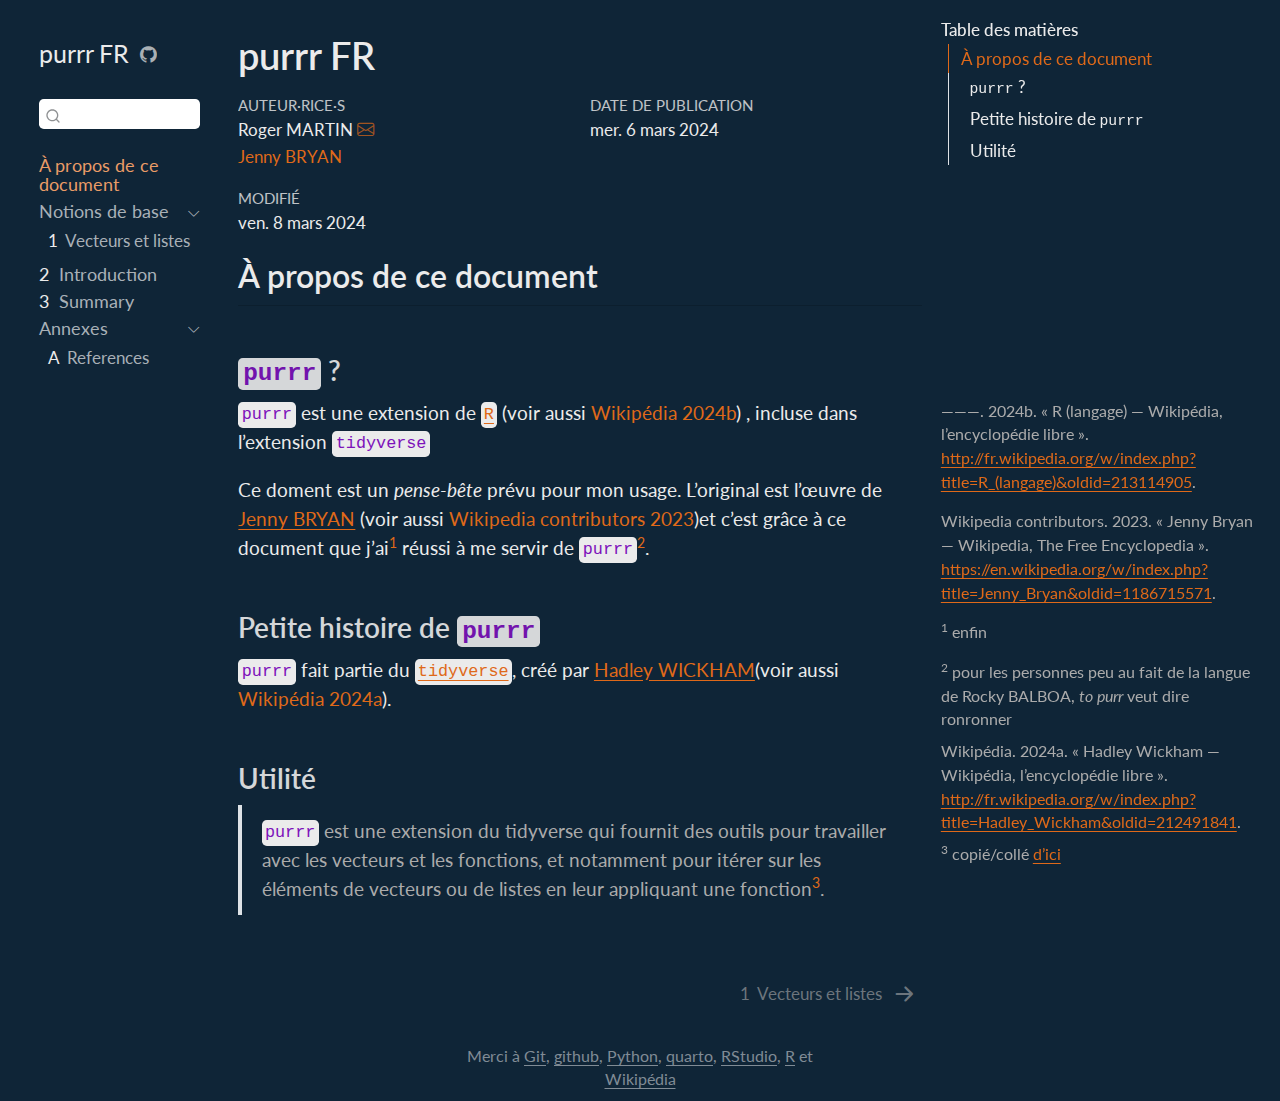
==== docs/index.html @ 5b65c957 "first commit" ====
<!DOCTYPE html>
<html xmlns="http://www.w3.org/1999/xhtml" lang="fr-FR" xml:lang="fr-FR"><head>

<meta charset="utf-8">
<meta name="generator" content="quarto-1.4.549">

<meta name="viewport" content="width=device-width, initial-scale=1.0, user-scalable=yes">

<meta name="author" content="Roger MARTIN">
<meta name="author" content="Jenny BRYAN">

<title>purrr FR</title>
<style>
code{white-space: pre-wrap;}
span.smallcaps{font-variant: small-caps;}
div.columns{display: flex; gap: min(4vw, 1.5em);}
div.column{flex: auto; overflow-x: auto;}
div.hanging-indent{margin-left: 1.5em; text-indent: -1.5em;}
ul.task-list{list-style: none;}
ul.task-list li input[type="checkbox"] {
  width: 0.8em;
  margin: 0 0.8em 0.2em -1em; /* quarto-specific, see https://github.com/quarto-dev/quarto-cli/issues/4556 */ 
  vertical-align: middle;
}
/* CSS for citations */
div.csl-bib-body { }
div.csl-entry {
  clear: both;
  margin-bottom: 0em;
}
.hanging-indent div.csl-entry {
  margin-left:2em;
  text-indent:-2em;
}
div.csl-left-margin {
  min-width:2em;
  float:left;
}
div.csl-right-inline {
  margin-left:2em;
  padding-left:1em;
}
div.csl-indent {
  margin-left: 2em;
}</style>


<script src="site_libs/quarto-nav/quarto-nav.js"></script>
<script src="site_libs/quarto-nav/headroom.min.js"></script>
<script src="site_libs/clipboard/clipboard.min.js"></script>
<script src="site_libs/quarto-search/autocomplete.umd.js"></script>
<script src="site_libs/quarto-search/fuse.min.js"></script>
<script src="site_libs/quarto-search/quarto-search.js"></script>
<meta name="quarto:offset" content="./">
<link href="./101-vecteurs-et-listes.html" rel="next">
<script src="site_libs/quarto-html/quarto.js"></script>
<script src="site_libs/quarto-html/popper.min.js"></script>
<script src="site_libs/quarto-html/tippy.umd.min.js"></script>
<script src="site_libs/quarto-html/anchor.min.js"></script>
<link href="site_libs/quarto-html/tippy.css" rel="stylesheet">
<link href="site_libs/quarto-html/quarto-syntax-highlighting-dark.css" rel="stylesheet" id="quarto-text-highlighting-styles">
<script src="site_libs/bootstrap/bootstrap.min.js"></script>
<link href="site_libs/bootstrap/bootstrap-icons.css" rel="stylesheet">
<link href="site_libs/bootstrap/bootstrap.min.css" rel="stylesheet" id="quarto-bootstrap" data-mode="dark">
<script id="quarto-search-options" type="application/json">{
  "location": "sidebar",
  "copy-button": false,
  "collapse-after": 3,
  "panel-placement": "start",
  "type": "textbox",
  "limit": 50,
  "keyboard-shortcut": [
    "f",
    "/",
    "s"
  ],
  "show-item-context": false,
  "language": {
    "search-no-results-text": "Pas de résultats",
    "search-matching-documents-text": "documents trouvés",
    "search-copy-link-title": "Copier le lien vers la recherche",
    "search-hide-matches-text": "Cacher les correspondances additionnelles",
    "search-more-match-text": "correspondance de plus dans ce document",
    "search-more-matches-text": "correspondances de plus dans ce document",
    "search-clear-button-title": "Effacer",
    "search-text-placeholder": "",
    "search-detached-cancel-button-title": "Annuler",
    "search-submit-button-title": "Envoyer",
    "search-label": "Recherche"
  }
}</script>


</head>

<body class="nav-sidebar floating slimcontent">

<div id="quarto-search-results"></div>
  <header id="quarto-header" class="headroom fixed-top">
  <nav class="quarto-secondary-nav">
    <div class="container-fluid d-flex">
      <button type="button" class="quarto-btn-toggle btn" data-bs-toggle="collapse" data-bs-target=".quarto-sidebar-collapse-item" aria-controls="quarto-sidebar" aria-expanded="false" aria-label="Basculer la barre latérale" onclick="if (window.quartoToggleHeadroom) { window.quartoToggleHeadroom(); }">
        <i class="bi bi-layout-text-sidebar-reverse"></i>
      </button>
        <nav class="quarto-page-breadcrumbs" aria-label="breadcrumb"><ol class="breadcrumb"><li class="breadcrumb-item"><a href="./index.html">À propos de ce document</a></li></ol></nav>
        <a class="flex-grow-1" role="button" data-bs-toggle="collapse" data-bs-target=".quarto-sidebar-collapse-item" aria-controls="quarto-sidebar" aria-expanded="false" aria-label="Basculer la barre latérale" onclick="if (window.quartoToggleHeadroom) { window.quartoToggleHeadroom(); }">      
        </a>
      <button type="button" class="btn quarto-search-button" aria-label="" onclick="window.quartoOpenSearch();">
        <i class="bi bi-search"></i>
      </button>
    </div>
  </nav>
</header>
<!-- content -->
<div id="quarto-content" class="quarto-container page-columns page-rows-contents page-layout-article">
<!-- sidebar -->
  <nav id="quarto-sidebar" class="sidebar collapse collapse-horizontal quarto-sidebar-collapse-item sidebar-navigation floating overflow-auto">
    <div class="pt-lg-2 mt-2 text-left sidebar-header">
    <div class="sidebar-title mb-0 py-0">
      <a href="./">purrr FR</a> 
        <div class="sidebar-tools-main">
    <div class="dropdown">
      <a href="" title="" id="quarto-navigation-tool-dropdown-0" class="quarto-navigation-tool dropdown-toggle px-1" data-bs-toggle="dropdown" aria-expanded="false" aria-label=""><i class="bi bi-github"></i></a>
      <ul class="dropdown-menu" aria-labelledby="quarto-navigation-tool-dropdown-0">
          <li>
            <a class="dropdown-item sidebar-tools-main-item" href="https://github.com/CzernaiFR/Loto">
            Code source
            </a>
          </li>
          <li>
            <a class="dropdown-item sidebar-tools-main-item" href="https://czernaifr.github.io/Loto/">
            Site
            </a>
          </li>
      </ul>
    </div>
</div>
    </div>
      </div>
        <div class="mt-2 flex-shrink-0 align-items-center">
        <div class="sidebar-search">
        <div id="quarto-search" class="" title="Recherche"></div>
        </div>
        </div>
    <div class="sidebar-menu-container"> 
    <ul class="list-unstyled mt-1">
        <li class="sidebar-item">
  <div class="sidebar-item-container"> 
  <a href="./index.html" class="sidebar-item-text sidebar-link active">
 <span class="menu-text">À propos de ce document</span></a>
  </div>
</li>
        <li class="sidebar-item sidebar-item-section">
      <div class="sidebar-item-container"> 
            <a class="sidebar-item-text sidebar-link text-start" data-bs-toggle="collapse" data-bs-target="#quarto-sidebar-section-1" aria-expanded="true">
 <span class="menu-text">Notions de base</span></a>
          <a class="sidebar-item-toggle text-start" data-bs-toggle="collapse" data-bs-target="#quarto-sidebar-section-1" aria-expanded="true" aria-label="Basculer la section">
            <i class="bi bi-chevron-right ms-2"></i>
          </a> 
      </div>
      <ul id="quarto-sidebar-section-1" class="collapse list-unstyled sidebar-section depth1 show">  
          <li class="sidebar-item">
  <div class="sidebar-item-container"> 
  <a href="./101-vecteurs-et-listes.html" class="sidebar-item-text sidebar-link">
 <span class="menu-text"><span class="chapter-number">1</span>&nbsp; <span class="chapter-title">Vecteurs et listes</span></span></a>
  </div>
</li>
      </ul>
  </li>
        <li class="sidebar-item">
  <div class="sidebar-item-container"> 
  <a href="./intro.html" class="sidebar-item-text sidebar-link">
 <span class="menu-text"><span class="chapter-number">2</span>&nbsp; <span class="chapter-title">Introduction</span></span></a>
  </div>
</li>
        <li class="sidebar-item">
  <div class="sidebar-item-container"> 
  <a href="./summary.html" class="sidebar-item-text sidebar-link">
 <span class="menu-text"><span class="chapter-number">3</span>&nbsp; <span class="chapter-title">Summary</span></span></a>
  </div>
</li>
        <li class="sidebar-item sidebar-item-section">
      <div class="sidebar-item-container"> 
            <a class="sidebar-item-text sidebar-link text-start" data-bs-toggle="collapse" data-bs-target="#quarto-sidebar-section-2" aria-expanded="true">
 <span class="menu-text">Annexes</span></a>
          <a class="sidebar-item-toggle text-start" data-bs-toggle="collapse" data-bs-target="#quarto-sidebar-section-2" aria-expanded="true" aria-label="Basculer la section">
            <i class="bi bi-chevron-right ms-2"></i>
          </a> 
      </div>
      <ul id="quarto-sidebar-section-2" class="collapse list-unstyled sidebar-section depth1 show">  
          <li class="sidebar-item">
  <div class="sidebar-item-container"> 
  <a href="./references.html" class="sidebar-item-text sidebar-link">
 <span class="menu-text"><span class="chapter-number">A</span>&nbsp; <span class="chapter-title">References</span></span></a>
  </div>
</li>
      </ul>
  </li>
    </ul>
    </div>
</nav>
<div id="quarto-sidebar-glass" class="quarto-sidebar-collapse-item" data-bs-toggle="collapse" data-bs-target=".quarto-sidebar-collapse-item"></div>
<!-- margin-sidebar -->
    <div id="quarto-margin-sidebar" class="sidebar margin-sidebar">
        <nav id="TOC" role="doc-toc" class="toc-active">
    <h2 id="toc-title">Table des matières</h2>
   
  <ul>
  <li><a href="#à-propos-de-ce-document" id="toc-à-propos-de-ce-document" class="nav-link active" data-scroll-target="#à-propos-de-ce-document">À propos de ce document</a>
  <ul class="collapse">
  <li><a href="#purrr" id="toc-purrr" class="nav-link" data-scroll-target="#purrr"><code>purrr</code> ?</a></li>
  <li><a href="#petite-histoire-de-purrr" id="toc-petite-histoire-de-purrr" class="nav-link" data-scroll-target="#petite-histoire-de-purrr">Petite histoire de <code>purrr</code></a></li>
  <li><a href="#utilité" id="toc-utilité" class="nav-link" data-scroll-target="#utilité">Utilité</a></li>
  </ul></li>
  </ul>
</nav>
    </div>
<!-- main -->
<main class="content page-columns page-full" id="quarto-document-content">

<header id="title-block-header" class="quarto-title-block default">
<div class="quarto-title">
<h1 class="title">purrr FR</h1>
</div>



<div class="quarto-title-meta">

    <div>
    <div class="quarto-title-meta-heading">Auteur·rice·s</div>
    <div class="quarto-title-meta-contents">
             <p>Roger MARTIN <a href="mailto:Roger57que@free.fr" class="quarto-title-author-email"><i class="bi bi-envelope"></i></a> </p>
             <p><a href="https://jennybc.github.io/purrr-tutorial/index.html">Jenny BRYAN</a> </p>
          </div>
  </div>
    
    <div>
    <div class="quarto-title-meta-heading">Date de publication</div>
    <div class="quarto-title-meta-contents">
      <p class="date">mer. 6 mars 2024</p>
    </div>
  </div>
  
    <div>
    <div class="quarto-title-meta-heading">Modifié</div>
    <div class="quarto-title-meta-contents">
      <p class="date-modified">ven. 8 mars 2024</p>
    </div>
  </div>
    
  </div>
  


</header>


<section id="à-propos-de-ce-document" class="level2 unnumbered page-columns page-full">
<h2 class="unnumbered anchored" data-anchor-id="à-propos-de-ce-document">À propos de ce document</h2>
<section id="purrr" class="level3 page-columns page-full">
<h3 class="anchored" data-anchor-id="purrr"><code>purrr</code> ?</h3>
<p><code>purrr</code> est une extension de <a href="https://www.r-project.org/"><code>R</code></a> <span class="citation" data-cites="frwiki:R">(voir aussi <a href="references.html#ref-frwiki:R" role="doc-biblioref">Wikipédia 2024b</a>)</span> , incluse dans l’extension <code>tidyverse</code></p>
<div class="no-row-height column-margin column-container"><div id="ref-frwiki:R" class="csl-entry" role="listitem">
———. 2024b. <span>«&nbsp;R (langage) — Wikipédia<span>,</span> l’encyclopédie libre&nbsp;»</span>. <a href="http://fr.wikipedia.org/w/index.php?title=R_(langage)&amp;oldid=213114905">http://fr.wikipedia.org/w/index.php?title=R_(langage)&amp;oldid=213114905</a>.
</div><div id="ref-enwiki:jenny" class="csl-entry" role="listitem">
Wikipedia contributors. 2023. <span>«&nbsp;Jenny Bryan — <span>Wikipedia</span><span>,</span> The Free Encyclopedia&nbsp;»</span>. <a href="https://en.wikipedia.org/w/index.php?title=Jenny_Bryan&amp;oldid=1186715571">https://en.wikipedia.org/w/index.php?title=Jenny_Bryan&amp;oldid=1186715571</a>.
</div><p><sup>1</sup>&nbsp;enfin</p><p><sup>2</sup>&nbsp;pour les personnes peu au fait de la langue de Rocky BALBOA, <em>to purr</em> veut dire ronronner</p></div><p>Ce doment est un <em>pense-bête</em> prévu pour mon usage. L’original est l’œuvre de <a href="https://jennybc.github.io/purrr-tutorial/index.html">Jenny BRYAN</a> <span class="citation" data-cites="enwiki:jenny">(voir aussi <a href="references.html#ref-enwiki:jenny" role="doc-biblioref">Wikipedia contributors 2023</a>)</span>et c’est grâce à ce document que j’ai<a href="#fn1" class="footnote-ref" id="fnref1" role="doc-noteref"><sup>1</sup></a> réussi à me servir de <code>purrr</code><a href="#fn2" class="footnote-ref" id="fnref2" role="doc-noteref"><sup>2</sup></a>.</p>
</section>
<section id="petite-histoire-de-purrr" class="level3 page-columns page-full">
<h3 class="anchored" data-anchor-id="petite-histoire-de-purrr">Petite histoire de <code>purrr</code></h3>
<p><code>purrr</code> fait partie du <a href="https://www.tidyverse.org/"><code>tidyverse</code></a>, créé par <a href="https://hadley.nz/">Hadley WICKHAM</a><span class="citation" data-cites="frwiki:hadley">(voir aussi <a href="references.html#ref-frwiki:hadley" role="doc-biblioref">Wikipédia 2024a</a>)</span>.</p>
<div class="no-row-height column-margin column-container"><div id="ref-frwiki:hadley" class="csl-entry" role="listitem">
Wikipédia. 2024a. <span>«&nbsp;Hadley Wickham — Wikipédia<span>,</span> l’encyclopédie libre&nbsp;»</span>. <a href="http://fr.wikipedia.org/w/index.php?title=Hadley_Wickham&amp;oldid=212491841">http://fr.wikipedia.org/w/index.php?title=Hadley_Wickham&amp;oldid=212491841</a>.
</div></div></section>
<section id="utilité" class="level3 page-columns page-full">
<h3 class="anchored" data-anchor-id="utilité">Utilité</h3>
<div class="page-columns page-full"><blockquote class="blockquote">
<p><code>purrr</code> est une extension du tidyverse qui fournit des outils pour travailler avec les vecteurs et les fonctions, et notamment pour itérer sur les éléments de vecteurs ou de listes en leur appliquant une fonction<a href="#fn3" class="footnote-ref" id="fnref3" role="doc-noteref"><sup>3</sup></a>.</p>
</blockquote><div class="no-row-height column-margin column-container"><p><sup>3</sup>&nbsp;copié/collé <a href="https://juba.github.io/tidyverse/18-purrr.html">d’ici</a></p></div></div>



</section>
</section>


</main> <!-- /main -->
<script id="quarto-html-after-body" type="application/javascript">
window.document.addEventListener("DOMContentLoaded", function (event) {
  const toggleBodyColorMode = (bsSheetEl) => {
    const mode = bsSheetEl.getAttribute("data-mode");
    const bodyEl = window.document.querySelector("body");
    if (mode === "dark") {
      bodyEl.classList.add("quarto-dark");
      bodyEl.classList.remove("quarto-light");
    } else {
      bodyEl.classList.add("quarto-light");
      bodyEl.classList.remove("quarto-dark");
    }
  }
  const toggleBodyColorPrimary = () => {
    const bsSheetEl = window.document.querySelector("link#quarto-bootstrap");
    if (bsSheetEl) {
      toggleBodyColorMode(bsSheetEl);
    }
  }
  toggleBodyColorPrimary();  
  const icon = "";
  const anchorJS = new window.AnchorJS();
  anchorJS.options = {
    placement: 'right',
    icon: icon
  };
  anchorJS.add('.anchored');
  const isCodeAnnotation = (el) => {
    for (const clz of el.classList) {
      if (clz.startsWith('code-annotation-')) {                     
        return true;
      }
    }
    return false;
  }
  const clipboard = new window.ClipboardJS('.code-copy-button', {
    text: function(trigger) {
      const codeEl = trigger.previousElementSibling.cloneNode(true);
      for (const childEl of codeEl.children) {
        if (isCodeAnnotation(childEl)) {
          childEl.remove();
        }
      }
      return codeEl.innerText;
    }
  });
  clipboard.on('success', function(e) {
    // button target
    const button = e.trigger;
    // don't keep focus
    button.blur();
    // flash "checked"
    button.classList.add('code-copy-button-checked');
    var currentTitle = button.getAttribute("title");
    button.setAttribute("title", "Copié");
    let tooltip;
    if (window.bootstrap) {
      button.setAttribute("data-bs-toggle", "tooltip");
      button.setAttribute("data-bs-placement", "left");
      button.setAttribute("data-bs-title", "Copié");
      tooltip = new bootstrap.Tooltip(button, 
        { trigger: "manual", 
          customClass: "code-copy-button-tooltip",
          offset: [0, -8]});
      tooltip.show();    
    }
    setTimeout(function() {
      if (tooltip) {
        tooltip.hide();
        button.removeAttribute("data-bs-title");
        button.removeAttribute("data-bs-toggle");
        button.removeAttribute("data-bs-placement");
      }
      button.setAttribute("title", currentTitle);
      button.classList.remove('code-copy-button-checked');
    }, 1000);
    // clear code selection
    e.clearSelection();
  });
  function tippyHover(el, contentFn, onTriggerFn, onUntriggerFn) {
    const config = {
      allowHTML: true,
      maxWidth: 500,
      delay: 100,
      arrow: false,
      appendTo: function(el) {
          return el.parentElement;
      },
      interactive: true,
      interactiveBorder: 10,
      theme: 'quarto',
      placement: 'bottom-start',
    };
    if (contentFn) {
      config.content = contentFn;
    }
    if (onTriggerFn) {
      config.onTrigger = onTriggerFn;
    }
    if (onUntriggerFn) {
      config.onUntrigger = onUntriggerFn;
    }
    window.tippy(el, config); 
  }
  const noterefs = window.document.querySelectorAll('a[role="doc-noteref"]');
  for (var i=0; i<noterefs.length; i++) {
    const ref = noterefs[i];
    tippyHover(ref, function() {
      // use id or data attribute instead here
      let href = ref.getAttribute('data-footnote-href') || ref.getAttribute('href');
      try { href = new URL(href).hash; } catch {}
      const id = href.replace(/^#\/?/, "");
      const note = window.document.getElementById(id);
      return note.innerHTML;
    });
  }
  const xrefs = window.document.querySelectorAll('a.quarto-xref');
  const processXRef = (id, note) => {
    // Strip column container classes
    const stripColumnClz = (el) => {
      el.classList.remove("page-full", "page-columns");
      if (el.children) {
        for (const child of el.children) {
          stripColumnClz(child);
        }
      }
    }
    stripColumnClz(note)
    if (id === null || id.startsWith('sec-')) {
      // Special case sections, only their first couple elements
      const container = document.createElement("div");
      if (note.children && note.children.length > 2) {
        container.appendChild(note.children[0].cloneNode(true));
        for (let i = 1; i < note.children.length; i++) {
          const child = note.children[i];
          if (child.tagName === "P" && child.innerText === "") {
            continue;
          } else {
            container.appendChild(child.cloneNode(true));
            break;
          }
        }
        if (window.Quarto?.typesetMath) {
          window.Quarto.typesetMath(container);
        }
        return container.innerHTML
      } else {
        if (window.Quarto?.typesetMath) {
          window.Quarto.typesetMath(note);
        }
        return note.innerHTML;
      }
    } else {
      // Remove any anchor links if they are present
      const anchorLink = note.querySelector('a.anchorjs-link');
      if (anchorLink) {
        anchorLink.remove();
      }
      if (window.Quarto?.typesetMath) {
        window.Quarto.typesetMath(note);
      }
      // TODO in 1.5, we should make sure this works without a callout special case
      if (note.classList.contains("callout")) {
        return note.outerHTML;
      } else {
        return note.innerHTML;
      }
    }
  }
  for (var i=0; i<xrefs.length; i++) {
    const xref = xrefs[i];
    tippyHover(xref, undefined, function(instance) {
      instance.disable();
      let url = xref.getAttribute('href');
      let hash = undefined; 
      if (url.startsWith('#')) {
        hash = url;
      } else {
        try { hash = new URL(url).hash; } catch {}
      }
      if (hash) {
        const id = hash.replace(/^#\/?/, "");
        const note = window.document.getElementById(id);
        if (note !== null) {
          try {
            const html = processXRef(id, note.cloneNode(true));
            instance.setContent(html);
          } finally {
            instance.enable();
            instance.show();
          }
        } else {
          // See if we can fetch this
          fetch(url.split('#')[0])
          .then(res => res.text())
          .then(html => {
            const parser = new DOMParser();
            const htmlDoc = parser.parseFromString(html, "text/html");
            const note = htmlDoc.getElementById(id);
            if (note !== null) {
              const html = processXRef(id, note);
              instance.setContent(html);
            } 
          }).finally(() => {
            instance.enable();
            instance.show();
          });
        }
      } else {
        // See if we can fetch a full url (with no hash to target)
        // This is a special case and we should probably do some content thinning / targeting
        fetch(url)
        .then(res => res.text())
        .then(html => {
          const parser = new DOMParser();
          const htmlDoc = parser.parseFromString(html, "text/html");
          const note = htmlDoc.querySelector('main.content');
          if (note !== null) {
            // This should only happen for chapter cross references
            // (since there is no id in the URL)
            // remove the first header
            if (note.children.length > 0 && note.children[0].tagName === "HEADER") {
              note.children[0].remove();
            }
            const html = processXRef(null, note);
            instance.setContent(html);
          } 
        }).finally(() => {
          instance.enable();
          instance.show();
        });
      }
    }, function(instance) {
    });
  }
      let selectedAnnoteEl;
      const selectorForAnnotation = ( cell, annotation) => {
        let cellAttr = 'data-code-cell="' + cell + '"';
        let lineAttr = 'data-code-annotation="' +  annotation + '"';
        const selector = 'span[' + cellAttr + '][' + lineAttr + ']';
        return selector;
      }
      const selectCodeLines = (annoteEl) => {
        const doc = window.document;
        const targetCell = annoteEl.getAttribute("data-target-cell");
        const targetAnnotation = annoteEl.getAttribute("data-target-annotation");
        const annoteSpan = window.document.querySelector(selectorForAnnotation(targetCell, targetAnnotation));
        const lines = annoteSpan.getAttribute("data-code-lines").split(",");
        const lineIds = lines.map((line) => {
          return targetCell + "-" + line;
        })
        let top = null;
        let height = null;
        let parent = null;
        if (lineIds.length > 0) {
            //compute the position of the single el (top and bottom and make a div)
            const el = window.document.getElementById(lineIds[0]);
            top = el.offsetTop;
            height = el.offsetHeight;
            parent = el.parentElement.parentElement;
          if (lineIds.length > 1) {
            const lastEl = window.document.getElementById(lineIds[lineIds.length - 1]);
            const bottom = lastEl.offsetTop + lastEl.offsetHeight;
            height = bottom - top;
          }
          if (top !== null && height !== null && parent !== null) {
            // cook up a div (if necessary) and position it 
            let div = window.document.getElementById("code-annotation-line-highlight");
            if (div === null) {
              div = window.document.createElement("div");
              div.setAttribute("id", "code-annotation-line-highlight");
              div.style.position = 'absolute';
              parent.appendChild(div);
            }
            div.style.top = top - 2 + "px";
            div.style.height = height + 4 + "px";
            div.style.left = 0;
            let gutterDiv = window.document.getElementById("code-annotation-line-highlight-gutter");
            if (gutterDiv === null) {
              gutterDiv = window.document.createElement("div");
              gutterDiv.setAttribute("id", "code-annotation-line-highlight-gutter");
              gutterDiv.style.position = 'absolute';
              const codeCell = window.document.getElementById(targetCell);
              const gutter = codeCell.querySelector('.code-annotation-gutter');
              gutter.appendChild(gutterDiv);
            }
            gutterDiv.style.top = top - 2 + "px";
            gutterDiv.style.height = height + 4 + "px";
          }
          selectedAnnoteEl = annoteEl;
        }
      };
      const unselectCodeLines = () => {
        const elementsIds = ["code-annotation-line-highlight", "code-annotation-line-highlight-gutter"];
        elementsIds.forEach((elId) => {
          const div = window.document.getElementById(elId);
          if (div) {
            div.remove();
          }
        });
        selectedAnnoteEl = undefined;
      };
        // Handle positioning of the toggle
    window.addEventListener(
      "resize",
      throttle(() => {
        elRect = undefined;
        if (selectedAnnoteEl) {
          selectCodeLines(selectedAnnoteEl);
        }
      }, 10)
    );
    function throttle(fn, ms) {
    let throttle = false;
    let timer;
      return (...args) => {
        if(!throttle) { // first call gets through
            fn.apply(this, args);
            throttle = true;
        } else { // all the others get throttled
            if(timer) clearTimeout(timer); // cancel #2
            timer = setTimeout(() => {
              fn.apply(this, args);
              timer = throttle = false;
            }, ms);
        }
      };
    }
      // Attach click handler to the DT
      const annoteDls = window.document.querySelectorAll('dt[data-target-cell]');
      for (const annoteDlNode of annoteDls) {
        annoteDlNode.addEventListener('click', (event) => {
          const clickedEl = event.target;
          if (clickedEl !== selectedAnnoteEl) {
            unselectCodeLines();
            const activeEl = window.document.querySelector('dt[data-target-cell].code-annotation-active');
            if (activeEl) {
              activeEl.classList.remove('code-annotation-active');
            }
            selectCodeLines(clickedEl);
            clickedEl.classList.add('code-annotation-active');
          } else {
            // Unselect the line
            unselectCodeLines();
            clickedEl.classList.remove('code-annotation-active');
          }
        });
      }
  const findCites = (el) => {
    const parentEl = el.parentElement;
    if (parentEl) {
      const cites = parentEl.dataset.cites;
      if (cites) {
        return {
          el,
          cites: cites.split(' ')
        };
      } else {
        return findCites(el.parentElement)
      }
    } else {
      return undefined;
    }
  };
  var bibliorefs = window.document.querySelectorAll('a[role="doc-biblioref"]');
  for (var i=0; i<bibliorefs.length; i++) {
    const ref = bibliorefs[i];
    const citeInfo = findCites(ref);
    if (citeInfo) {
      tippyHover(citeInfo.el, function() {
        var popup = window.document.createElement('div');
        citeInfo.cites.forEach(function(cite) {
          var citeDiv = window.document.createElement('div');
          citeDiv.classList.add('hanging-indent');
          citeDiv.classList.add('csl-entry');
          var biblioDiv = window.document.getElementById('ref-' + cite);
          if (biblioDiv) {
            citeDiv.innerHTML = biblioDiv.innerHTML;
          }
          popup.appendChild(citeDiv);
        });
        return popup.innerHTML;
      });
    }
  }
});
</script>
<nav class="page-navigation">
  <div class="nav-page nav-page-previous">
  </div>
  <div class="nav-page nav-page-next">
      <a href="./101-vecteurs-et-listes.html" class="pagination-link" aria-label="<span class='chapter-number'>1</span>&nbsp; <span class='chapter-title'>Vecteurs et listes</span>">
        <span class="nav-page-text"><span class="chapter-number">1</span>&nbsp; <span class="chapter-title">Vecteurs et listes</span></span> <i class="bi bi-arrow-right-short"></i>
      </a>
  </div>
</nav>
</div> <!-- /content -->
<footer class="footer">
  <div class="nav-footer">
    <div class="nav-footer-left">
      &nbsp;
    </div>   
    <div class="nav-footer-center">
<p>Merci à <a href="https://git-scm.com/">Git</a>, <a href="https://github.com/">github</a>, <a href="https://www.python.org/">Python</a>, <a href="https://quarto.org/">quarto</a>, <a href="https://posit.co/download/rstudio-desktop/">RStudio</a>, <a href="https://cran.rstudio.com/">R</a> et <a href="https://fr.wikipedia.org/wiki/Wikip%C3%A9dia:Accueil_principal">Wikipédia</a></p>
</div>
    <div class="nav-footer-right">
      &nbsp;
    </div>
  </div>
</footer>




</body></html>
---- docs/site_libs/quarto-html/tippy.css ----
.tippy-box[data-animation=fade][data-state=hidden]{opacity:0}[data-tippy-root]{max-width:calc(100vw - 10px)}.tippy-box{position:relative;background-color:#333;color:#fff;border-radius:4px;font-size:14px;line-height:1.4;white-space:normal;outline:0;transition-property:transform,visibility,opacity}.tippy-box[data-placement^=top]>.tippy-arrow{bottom:0}.tippy-box[data-placement^=top]>.tippy-arrow:before{bottom:-7px;left:0;border-width:8px 8px 0;border-top-color:initial;transform-origin:center top}.tippy-box[data-placement^=bottom]>.tippy-arrow{top:0}.tippy-box[data-placement^=bottom]>.tippy-arrow:before{top:-7px;left:0;border-width:0 8px 8px;border-bottom-color:initial;transform-origin:center bottom}.tippy-box[data-placement^=left]>.tippy-arrow{right:0}.tippy-box[data-placement^=left]>.tippy-arrow:before{border-width:8px 0 8px 8px;border-left-color:initial;right:-7px;transform-origin:center left}.tippy-box[data-placement^=right]>.tippy-arrow{left:0}.tippy-box[data-placement^=right]>.tippy-arrow:before{left:-7px;border-width:8px 8px 8px 0;border-right-color:initial;transform-origin:center right}.tippy-box[data-inertia][data-state=visible]{transition-timing-function:cubic-bezier(.54,1.5,.38,1.11)}.tippy-arrow{width:16px;height:16px;color:#333}.tippy-arrow:before{content:"";position:absolute;border-color:transparent;border-style:solid}.tippy-content{position:relative;padding:5px 9px;z-index:1}
---- docs/site_libs/quarto-html/quarto-syntax-highlighting-dark.css ----
/* quarto syntax highlight colors */
:root {
  --quarto-hl-kw-color: #5fd7ff;
  --quarto-hl-fu-color: #cd00cd;
  --quarto-hl-va-color: #06989a;
  --quarto-hl-cf-color: #ffff54;
  --quarto-hl-op-color: #b2b2b2;
  --quarto-hl-bu-color: #87ffaf;
  --quarto-hl-ex-color: #0095ff;
  --quarto-hl-pp-color: #87ffaf;
  --quarto-hl-at-color: #ffffaf;
  --quarto-hl-ch-color: #ff5454;
  --quarto-hl-sc-color: #0095ff;
  --quarto-hl-st-color: #ff54ff;
  --quarto-hl-vs-color: #ff54ff;
  --quarto-hl-ss-color: #ff5500;
  --quarto-hl-im-color: #ff54ff;
  --quarto-hl-dt-color: #ffff54;
  --quarto-hl-dv-color: #ff8b8b;
  --quarto-hl-bn-color: #ff8b8b;
  --quarto-hl-fl-color: #ff8b8b;
  --quarto-hl-cn-color: #af7f00;
  --quarto-hl-co-color: #54ffff;
  --quarto-hl-do-color: #e0ffff;
  --quarto-hl-an-color: #ff00ff;
  --quarto-hl-cv-color: #0095ff;
  --quarto-hl-re-color: #0095ff;
  --quarto-hl-in-color: #ffaa00;
  --quarto-hl-wa-color: #ff0000;
  --quarto-hl-al-color: #ff0000;
  --quarto-hl-er-color: #ff5500;
}

/* other quarto variables */
:root {
  --quarto-font-monospace: SFMono-Regular, Menlo, Monaco, Consolas, "Liberation Mono", "Courier New", monospace;
}

pre > code.sourceCode > span {
  color: #b2b2b2;
  font-style: inherit;
}

code span {
  color: #b2b2b2;
  font-style: inherit;
}

code.sourceCode > span {
  color: #b2b2b2;
  font-style: inherit;
}

div.sourceCode,
div.sourceCode pre.sourceCode {
  color: #b2b2b2;
  font-style: inherit;
}

code span.kw {
  color: #5fd7ff;
  font-weight: bold;
}

code span.fu {
  color: #cd00cd;
}

code span.va {
  color: #06989a;
}

code span.cf {
  color: #ffff54;
  font-weight: bold;
}

code span.op {
  color: #b2b2b2;
}

code span.bu {
  color: #87ffaf;
  font-weight: bold;
}

code span.ex {
  color: #0095ff;
  font-weight: bold;
}

code span.pp {
  color: #87ffaf;
}

code span.at {
  color: #ffffaf;
}

code span.ch {
  color: #ff5454;
}

code span.sc {
  color: #0095ff;
}

code span.st {
  color: #ff54ff;
}

code span.vs {
  color: #ff54ff;
}

code span.ss {
  color: #ff5500;
}

code span.im {
  color: #ff54ff;
}

code span.dt {
  color: #ffff54;
}

code span.dv {
  color: #ff8b8b;
}

code span.bn {
  color: #ff8b8b;
}

code span.fl {
  color: #ff8b8b;
}

code span.cn {
  color: #af7f00;
  font-weight: bold;
}

code span.co {
  color: #54ffff;
}

code span.do {
  color: #e0ffff;
}

code span.an {
  color: #ff00ff;
}

code span.cv {
  color: #0095ff;
}

code span.re {
  color: #0095ff;
  background-color: #22226d;
}

code span.in {
  color: #ffaa00;
}

code span.wa {
  color: #ff0000;
}

code span.al {
  color: #ff0000;
  background-color: #3f0000;
  font-weight: bold;
}

code span.er {
  color: #ff5500;
  text-decoration: underline;
}

.prevent-inlining {
  content: "</";
}

/*# sourceMappingURL=935a306eefa94366c21e1a970dddb765.css.map */
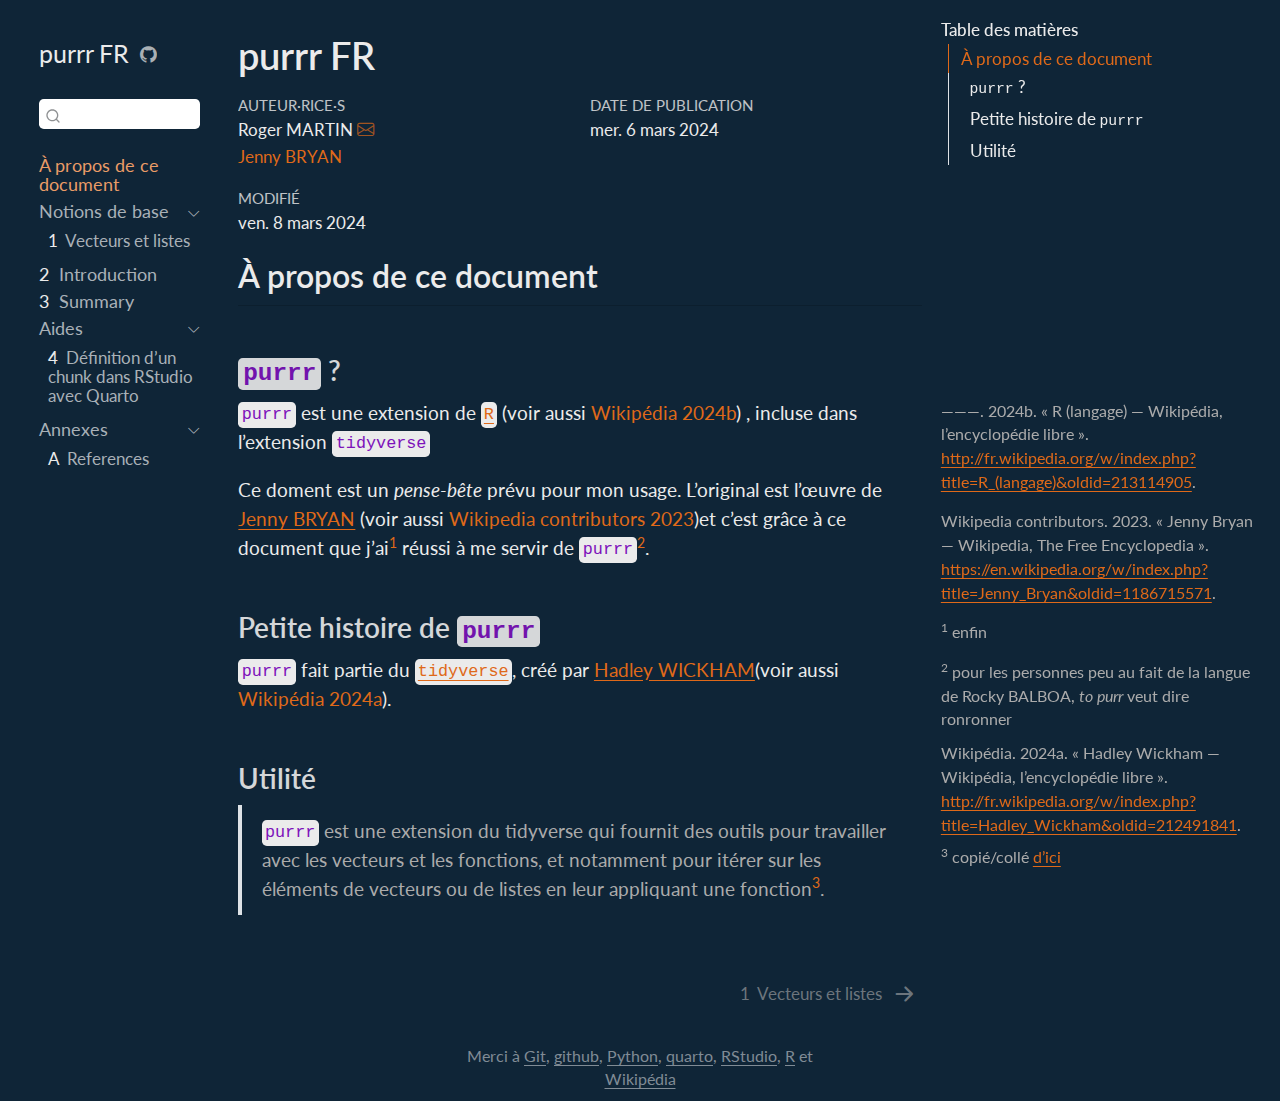
==== commit 23235b91: "essai de publication" ====
--- a/docs/index.html
+++ b/docs/index.html
@@ -181,13 +181,30 @@
 </li>
         <li class="sidebar-item sidebar-item-section">
       <div class="sidebar-item-container"> 
-            <a class="sidebar-item-text sidebar-link text-start" data-bs-toggle="collapse" data-bs-target="#quarto-sidebar-section-2" aria-expanded="true">
- <span class="menu-text">Annexes</span></a>
+            <a href="//Aides/Aides.html" class="sidebar-item-text sidebar-link">
+ <span class="menu-text">Aides</span></a>
           <a class="sidebar-item-toggle text-start" data-bs-toggle="collapse" data-bs-target="#quarto-sidebar-section-2" aria-expanded="true" aria-label="Basculer la section">
             <i class="bi bi-chevron-right ms-2"></i>
           </a> 
       </div>
       <ul id="quarto-sidebar-section-2" class="collapse list-unstyled sidebar-section depth1 show">  
+          <li class="sidebar-item">
+  <div class="sidebar-item-container"> 
+  <a href="//Aides/chunk.html" class="sidebar-item-text sidebar-link">
+ <span class="menu-text"><span class="chapter-number">4</span>&nbsp; <span class="chapter-title">Définition d’un chunk dans RStudio avec Quarto</span></span></a>
+  </div>
+</li>
+      </ul>
+  </li>
+        <li class="sidebar-item sidebar-item-section">
+      <div class="sidebar-item-container"> 
+            <a class="sidebar-item-text sidebar-link text-start" data-bs-toggle="collapse" data-bs-target="#quarto-sidebar-section-3" aria-expanded="true">
+ <span class="menu-text">Annexes</span></a>
+          <a class="sidebar-item-toggle text-start" data-bs-toggle="collapse" data-bs-target="#quarto-sidebar-section-3" aria-expanded="true" aria-label="Basculer la section">
+            <i class="bi bi-chevron-right ms-2"></i>
+          </a> 
+      </div>
+      <ul id="quarto-sidebar-section-3" class="collapse list-unstyled sidebar-section depth1 show">  
           <li class="sidebar-item">
   <div class="sidebar-item-container"> 
   <a href="./references.html" class="sidebar-item-text sidebar-link">
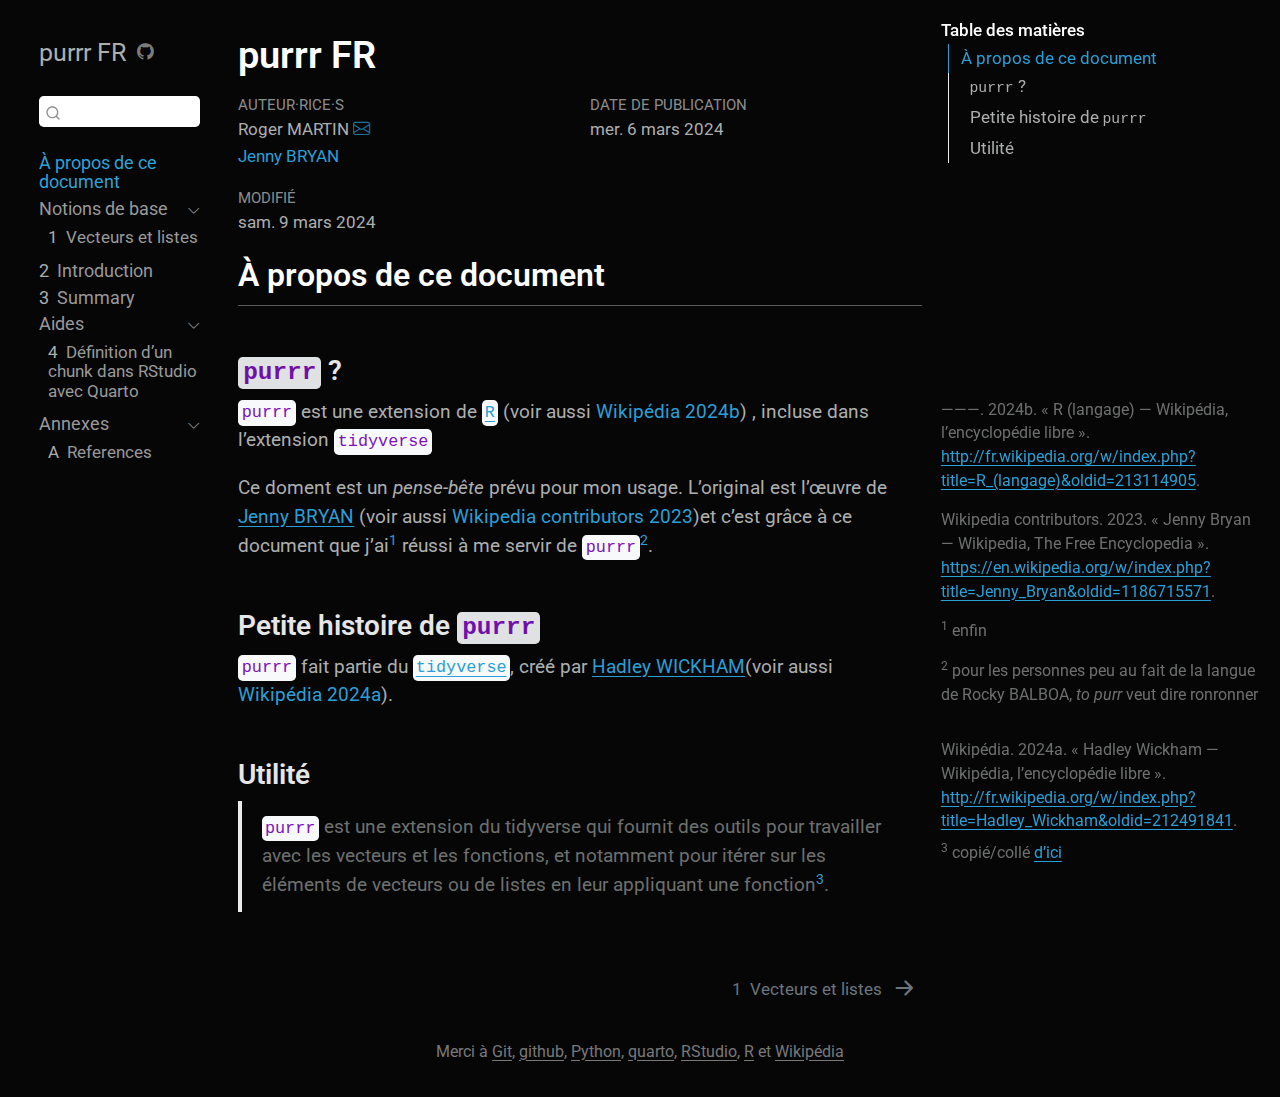
==== commit d2090545: "first commit" ====
--- a/docs/index.html
+++ b/docs/index.html
@@ -181,7 +181,7 @@
 </li>
         <li class="sidebar-item sidebar-item-section">
       <div class="sidebar-item-container"> 
-            <a href="//Aides/Aides.html" class="sidebar-item-text sidebar-link">
+            <a class="sidebar-item-text sidebar-link text-start" data-bs-toggle="collapse" data-bs-target="#quarto-sidebar-section-2" aria-expanded="true">
  <span class="menu-text">Aides</span></a>
           <a class="sidebar-item-toggle text-start" data-bs-toggle="collapse" data-bs-target="#quarto-sidebar-section-2" aria-expanded="true" aria-label="Basculer la section">
             <i class="bi bi-chevron-right ms-2"></i>
@@ -190,7 +190,7 @@
       <ul id="quarto-sidebar-section-2" class="collapse list-unstyled sidebar-section depth1 show">  
           <li class="sidebar-item">
   <div class="sidebar-item-container"> 
-  <a href="//Aides/chunk.html" class="sidebar-item-text sidebar-link">
+  <a href="./Aides/chunk.html" class="sidebar-item-text sidebar-link">
  <span class="menu-text"><span class="chapter-number">4</span>&nbsp; <span class="chapter-title">Définition d’un chunk dans RStudio avec Quarto</span></span></a>
   </div>
 </li>
@@ -262,7 +262,7 @@
     <div>
     <div class="quarto-title-meta-heading">Modifié</div>
     <div class="quarto-title-meta-contents">
-      <p class="date-modified">ven. 8 mars 2024</p>
+      <p class="date-modified">sam. 9 mars 2024</p>
     </div>
   </div>
     
